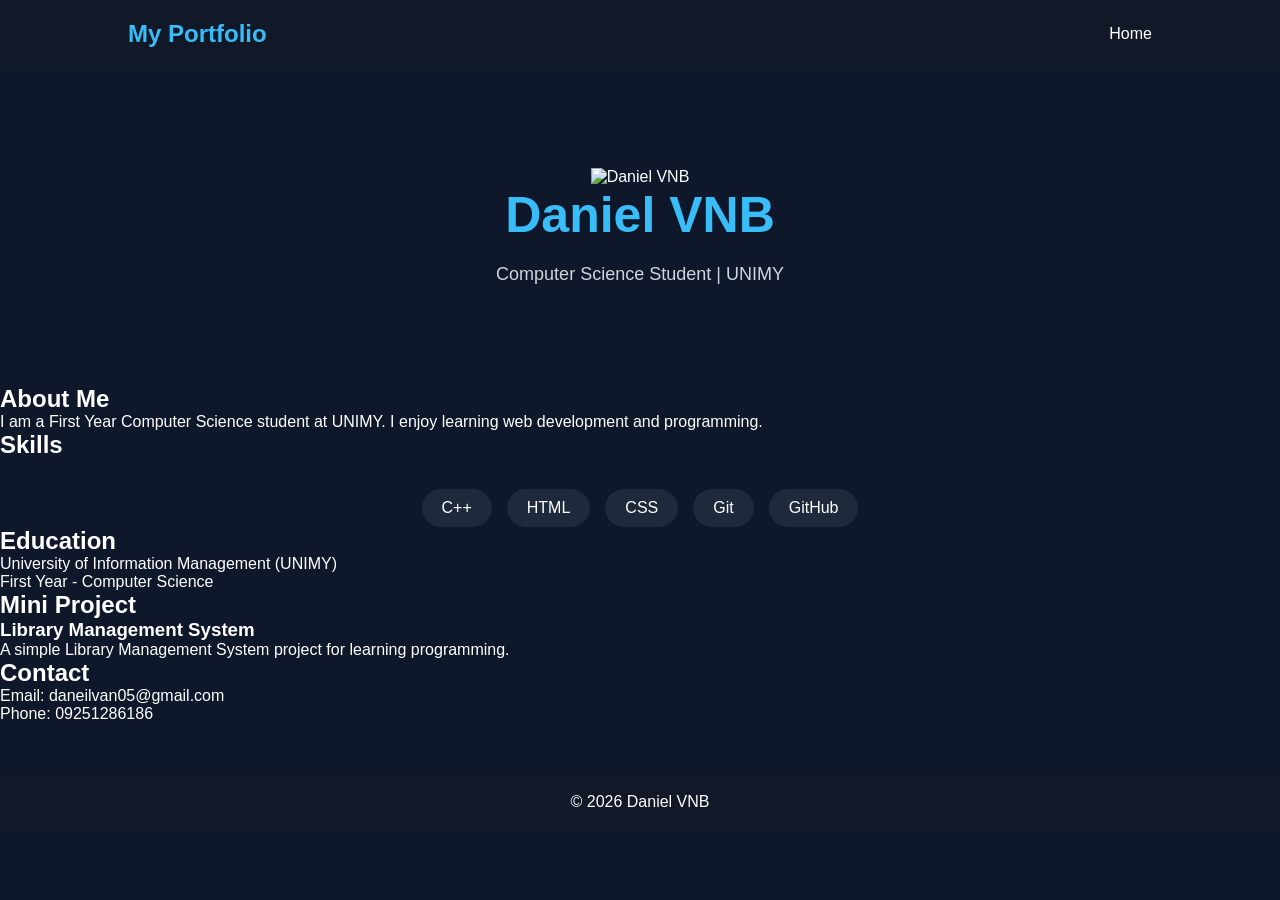
==== daniel.html @ c951eb82 "Initial project structure" ====
<!DOCTYPE html>
<html lang="en">
<head>
    <meta charset="UTF-8">
    <meta name="viewport" content="width=device-width, initial-scale=1.0">
    <title>Daniel VNB | Portfolio</title>
    <link rel="stylesheet" href="style.css">
</head>

<body>

<nav>
    <div class="logo">My Portfolio</div>

    <ul>
        <li><a href="index.html">Home</a></li>
    </ul>
</nav>

<section class="hero">

    <img src="images/daniel.jpg" alt="Daniel VNB" class="profile-image">

    <h1>Daniel VNB</h1>

    <p>Computer Science Student | UNIMY</p>

</section>

<section class="about">
    <h2>About Me</h2>
    <p>
        I am a First Year Computer Science student at UNIMY.
        I enjoy learning web development and programming.
    </p>
</section>

<section class="about">
    <h2>Skills</h2>

    <div class="skills">
        <span>C++</span>
        <span>HTML</span>
        <span>CSS</span>
        <span>Git</span>
        <span>GitHub</span>
    </div>
</section>

<section class="about">
    <h2>Education</h2>

    <p>
        University of Information Management (UNIMY)<br>
        First Year - Computer Science
    </p>
</section>

<section class="about">
    <h2>Mini Project</h2>

    <h3>Library Management System</h3>

    <p>
        A simple Library Management System project for learning programming.
    </p>
</section>

<section class="about">
    <h2>Contact</h2>

    <p>Email: daneilvan05@gmail.com</p>
    <p>Phone: 09251286186</p>
</section>

<footer>
    <p>© 2026 Daniel VNB</p>
</footer>

</body>
</html>
---- style.css ----
*{
    margin:0;
    padding:0;
    box-sizing:border-box;
    font-family:'Poppins',sans-serif;
}

body{
    background:#0f172a;
    color:#fff;
}

nav{
    display:flex;
    justify-content:space-between;
    align-items:center;
    padding:20px 10%;
    background:#111827;
    position:sticky;
    top:0;
}

.logo{
    font-size:24px;
    font-weight:bold;
    color:#38bdf8;
}

nav ul{
    display:flex;
    list-style:none;
}

nav ul li{
    margin-left:25px;
}

nav ul li a{
    color:white;
    text-decoration:none;
    transition:.3s;
}

nav ul li a:hover{
    color:#38bdf8;
}

.hero{
    text-align:center;
    padding:100px 20px;
}

.hero h1{
    font-size:50px;
    color:#38bdf8;
}

.hero p{
    margin-top:20px;
    font-size:18px;
    color:#d1d5db;
}

#team{
    padding:70px 10%;
    text-align:center;
}

.cards{
    display:flex;
    justify-content:center;
    gap:30px;
    flex-wrap:wrap;
    margin-top:40px;
}

.card{
    width:300px;
    background:#1e293b;
    border-radius:15px;
    padding:25px;
    transition:.3s;
}

.card:hover{
    transform:translateY(-10px);
}

.card img{
    width:150px;
    height:150px;
    border-radius:50%;
    object-fit:cover;
    margin-bottom:20px;
}

.card h3{
    margin-bottom:10px;
}

.card p{
    color:#cbd5e1;
}

button{
    margin-top:20px;
    padding:12px 25px;
    border:none;
    border-radius:8px;
    background:#38bdf8;
    color:white;
    cursor:pointer;
    font-size:16px;
}

button:hover{
    background:#0ea5e9;
}

#tech{
    text-align:center;
    padding:70px 10%;
}

.skills{
    display:flex;
    justify-content:center;
    gap:15px;
    flex-wrap:wrap;
    margin-top:30px;
}

.skills span{
    background:#1e293b;
    padding:10px 20px;
    border-radius:25px;
}

footer{
    margin-top:50px;
    background:#111827;
    text-align:center;
    padding:20px;
}
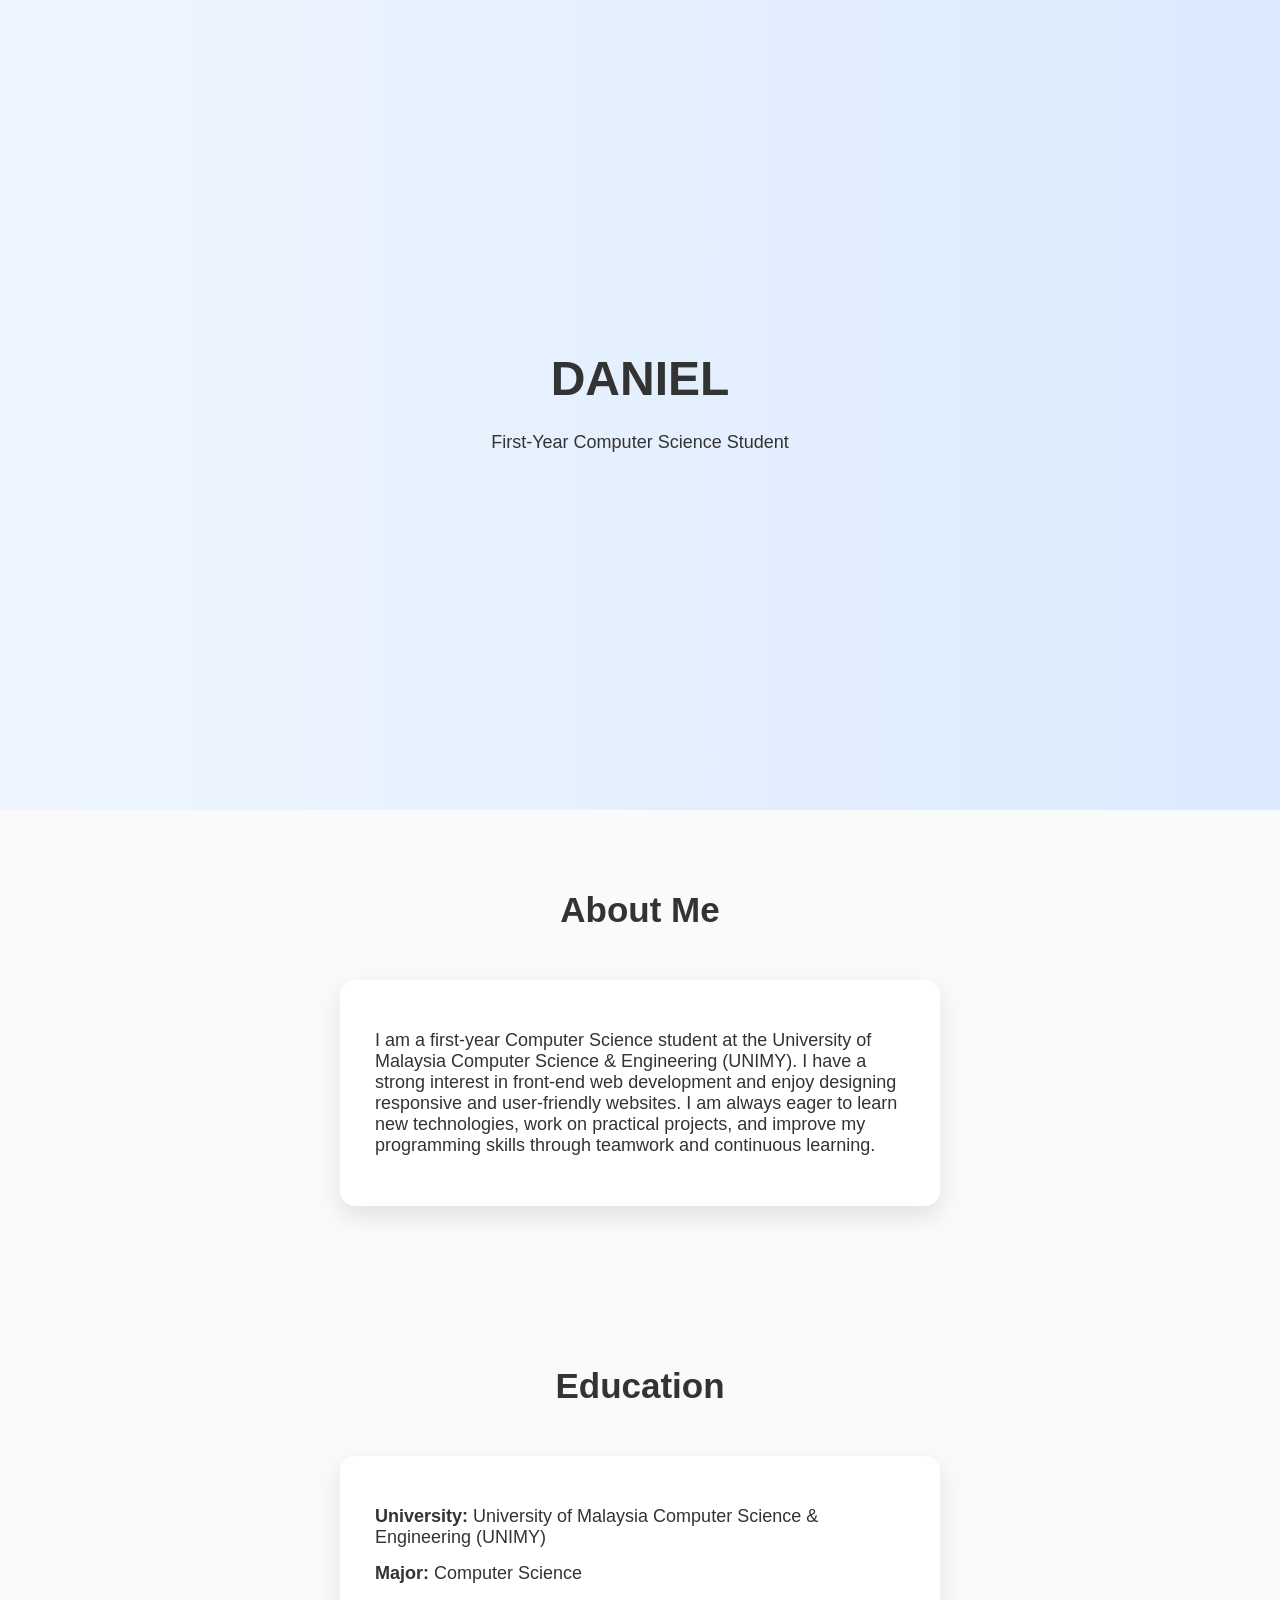
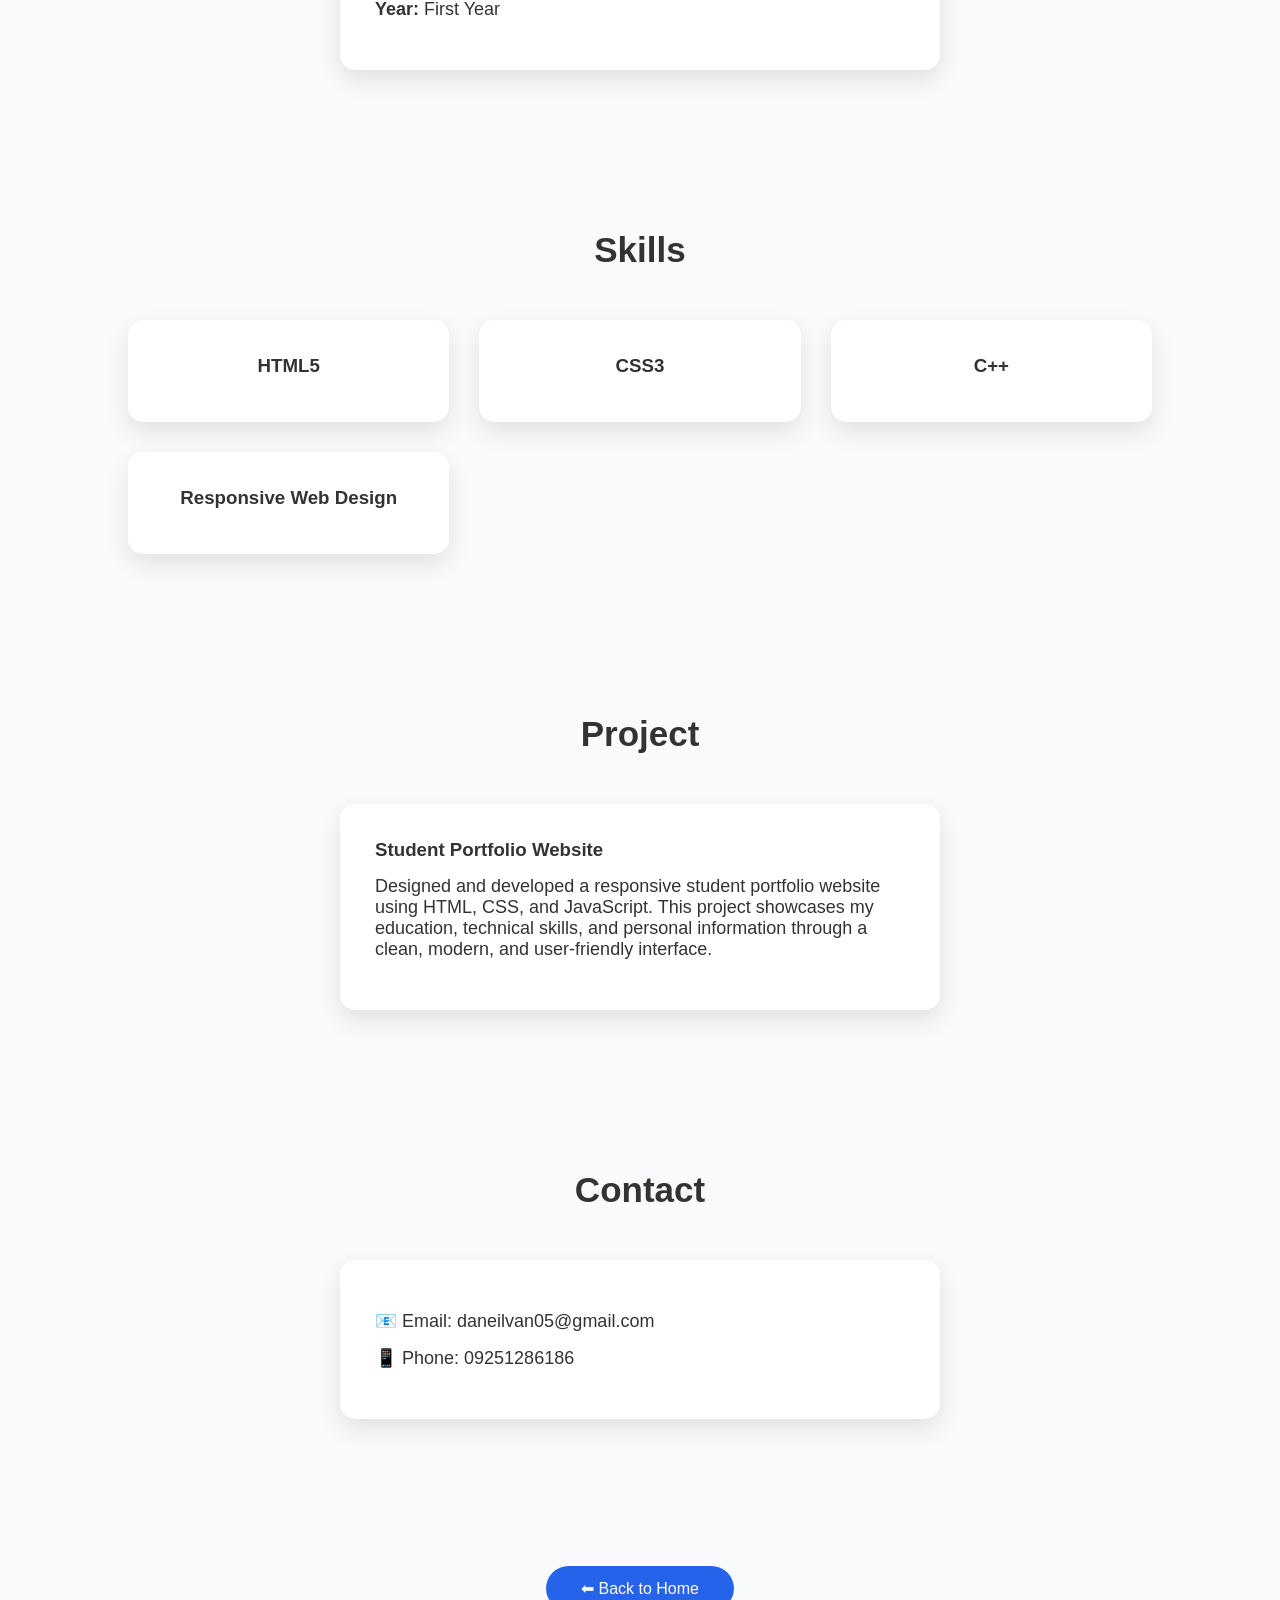
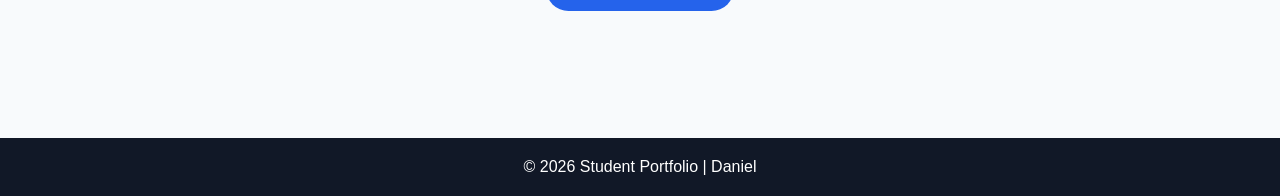
==== commit 238e3e1f: "Redesign portfolio website with modern UI" ====
--- a/daniel.html
+++ b/daniel.html
@@ -3,78 +3,88 @@
 <head>
     <meta charset="UTF-8">
     <meta name="viewport" content="width=device-width, initial-scale=1.0">
-    <title>Daniel VNB | Portfolio</title>
-    <link rel="stylesheet" href="style.css">
+    <title>Daniel | Portfolio</title>
+    <link rel="stylesheet" href="../style.css">
 </head>
 
 <body>
 
-<nav>
-    <div class="logo">My Portfolio</div>
-
-    <ul>
-        <li><a href="index.html">Home</a></li>
-    </ul>
-</nav>
-
 <section class="hero">
-
-    <img src="images/daniel.jpg" alt="Daniel VNB" class="profile-image">
-
-    <h1>Daniel VNB</h1>
-
-    <p>Computer Science Student | UNIMY</p>
-
+    <h1>DANIEL</h1>
+    <p>First-Year Computer Science Student</p>
 </section>
 
-<section class="about">
-    <h2>About Me</h2>
-    <p>
-        I am a First Year Computer Science student at UNIMY.
-        I enjoy learning web development and programming.
-    </p>
-</section>
+<section>
+    <h2 class="title">About Me</h2>
 
-<section class="about">
-    <h2>Skills</h2>
-
-    <div class="skills">
-        <span>C++</span>
-        <span>HTML</span>
-        <span>CSS</span>
-        <span>Git</span>
-        <span>GitHub</span>
+    <div class="contact-box">
+        <p>
+            I am a first-year Computer Science student at the University of Malaysia Computer Science & Engineering (UNIMY). I have a strong interest in front-end web development and enjoy designing responsive and user-friendly websites. I am always eager to learn new technologies, work on practical projects, and improve my programming skills through teamwork and continuous learning.
+        </p>
     </div>
 </section>
 
-<section class="about">
-    <h2>Education</h2>
+<section>
+    <h2 class="title">Education</h2>
 
-    <p>
-        University of Information Management (UNIMY)<br>
-        First Year - Computer Science
-    </p>
+    <div class="contact-box">
+        <p><strong>University:</strong> University of Malaysia Computer Science & Engineering (UNIMY)</p>
+        <p><strong>Major:</strong> Computer Science</p>
+        <p><strong>Year:</strong> First Year</p>
+    </div>
 </section>
 
-<section class="about">
-    <h2>Mini Project</h2>
+<section>
+    <h2 class="title">Skills</h2>
 
-    <h3>Library Management System</h3>
+    <div class="cards">
 
-    <p>
-        A simple Library Management System project for learning programming.
-    </p>
+        <div class="card">
+            <h3>HTML5</h3>
+        </div>
+
+        <div class="card">
+            <h3>CSS3</h3>
+        </div>
+
+        <div class="card">
+            <h3>C++</h3>
+        </div>
+
+        <div class="card">
+            <h3>Responsive Web Design</h3>
+        </div>
+
+    </div>
 </section>
 
-<section class="about">
-    <h2>Contact</h2>
+<section>
+    <h2 class="title">Project</h2>
 
-    <p>Email: daneilvan05@gmail.com</p>
-    <p>Phone: 09251286186</p>
+    <div class="contact-box">
+        <h3>Student Portfolio Website</h3>
+
+        <p>
+            Designed and developed a responsive student portfolio website using HTML, CSS, and JavaScript. This project showcases my education, technical skills, and personal information through a clean, modern, and user-friendly interface.
+        </p>
+    </div>
+</section>
+
+<section>
+    <h2 class="title">Contact</h2>
+
+    <div class="contact-box">
+        <p>📧 Email: daneilvan05@gmail.com</p>
+        <p>📱 Phone: 09251286186</p>
+    </div>
+</section>
+
+<section style="text-align:center; margin-bottom:60px;">
+    <a href="../index.html" class="btn">⬅ Back to Home</a>
 </section>
 
 <footer>
-    <p>© 2026 Daniel VNB</p>
+    <p>© 2026 Student Portfolio | Daniel</p>
 </footer>
 
 </body>
--- a/style.css
+++ b/style.css
@@ -2,83 +2,120 @@
     margin:0;
     padding:0;
     box-sizing:border-box;
+    scroll-behavior:smooth;
     font-family:'Poppins',sans-serif;
 }
 
 body{
-    background:#0f172a;
-    color:#fff;
-}
-
-nav{
+    background:#f8fafc;
+    color:#333;
+}
+
+/* Navbar */
+
+header{
+    position:sticky;
+    top:0;
+    z-index:1000;
+}
+
+.navbar{
     display:flex;
     justify-content:space-between;
     align-items:center;
-    padding:20px 10%;
-    background:#111827;
-    position:sticky;
-    top:0;
+    padding:18px 10%;
+    background:linear-gradient(135deg,#2563eb,#0ea5e9);
 }
 
 .logo{
-    font-size:24px;
-    font-weight:bold;
-    color:#38bdf8;
-}
-
-nav ul{
+    color:white;
+}
+
+.nav-links{
     display:flex;
     list-style:none;
 }
 
-nav ul li{
-    margin-left:25px;
-}
-
-nav ul li a{
+.nav-links li{
+    margin-left:30px;
+}
+
+.nav-links a{
     color:white;
     text-decoration:none;
-    transition:.3s;
-}
-
-nav ul li a:hover{
-    color:#38bdf8;
-}
+    font-weight:500;
+    transition:.3s;
+}
+
+.nav-links a:hover{
+    color:#ffe082;
+}
+
+/* Hero */
 
 .hero{
-    text-align:center;
-    padding:100px 20px;
+    min-height:90vh;
+    display:flex;
+    flex-direction:column;
+    justify-content:center;
+    align-items:center;
+    text-align:center;
+    padding:40px;
+    background:linear-gradient(to right,#eff6ff,#dbeafe);
 }
 
 .hero h1{
-    font-size:50px;
-    color:#38bdf8;
+    font-size:48px;
+    margin-bottom:20px;
 }
 
 .hero p{
-    margin-top:20px;
+    max-width:700px;
     font-size:18px;
-    color:#d1d5db;
-}
-
-#team{
-    padding:70px 10%;
-    text-align:center;
-}
+    line-height:1.8;
+}
+
+.btn{
+    margin-top:30px;
+    background:#2563eb;
+    color:white;
+    text-decoration:none;
+    padding:14px 35px;
+    border-radius:30px;
+    transition:.3s;
+}
+
+.btn:hover{
+    background:#1d4ed8;
+    transform:translateY(-3px);
+}
+
+/* Section */
+
+section{
+    padding:80px 10%;
+}
+
+.title{
+    text-align:center;
+    font-size:35px;
+    margin-bottom:50px;
+}
+
+/* Cards */
 
 .cards{
-    display:flex;
-    justify-content:center;
+    display:grid;
+    grid-template-columns:repeat(auto-fit,minmax(280px,1fr));
     gap:30px;
-    flex-wrap:wrap;
-    margin-top:40px;
 }
 
 .card{
-    width:300px;
-    background:#1e293b;
+    background:white;
     border-radius:15px;
-    padding:25px;
+    padding:35px;
+    text-align:center;
+    box-shadow:0 10px 25px rgba(0,0,0,.1);
     transition:.3s;
 }
 
@@ -86,11 +123,8 @@
     transform:translateY(-10px);
 }
 
-.card img{
-    width:150px;
-    height:150px;
-    border-radius:50%;
-    object-fit:cover;
+.avatar{
+    font-size:70px;
     margin-bottom:20px;
 }
 
@@ -99,46 +133,71 @@
 }
 
 .card p{
-    color:#cbd5e1;
-}
-
-button{
+    color:#666;
+    margin-bottom:20px;
+}
+
+.btn-card{
+    display:inline-block;
+    background:#2563eb;
+    color:white;
+    text-decoration:none;
+    padding:10px 25px;
+    border-radius:25px;
+    transition:.3s;
+}
+
+.btn-card:hover{
+    background:#1d4ed8;
+}
+
+/* Contact */
+
+.contact-box{
+    max-width:600px;
+    margin:auto;
+    background:white;
+    padding:35px;
+    border-radius:15px;
+    box-shadow:0 10px 25px rgba(0,0,0,.1);
+}
+
+.contact-box p{
+    margin:15px 0;
+    font-size:18px;
+}
+
+/* Footer */
+
+footer{
+    background:#111827;
+    color:white;
+    text-align:center;
+    padding:20px;
+}
+
+/* Mobile */
+
+@media(max-width:768px){
+
+.navbar{
+    flex-direction:column;
+}
+
+.nav-links{
     margin-top:20px;
-    padding:12px 25px;
-    border:none;
-    border-radius:8px;
-    background:#38bdf8;
-    color:white;
-    cursor:pointer;
+}
+
+.nav-links li{
+    margin:0 10px;
+}
+
+.hero h1{
+    font-size:34px;
+}
+
+.hero p{
     font-size:16px;
 }
 
-button:hover{
-    background:#0ea5e9;
-}
-
-#tech{
-    text-align:center;
-    padding:70px 10%;
-}
-
-.skills{
-    display:flex;
-    justify-content:center;
-    gap:15px;
-    flex-wrap:wrap;
-    margin-top:30px;
-}
-
-.skills span{
-    background:#1e293b;
-    padding:10px 20px;
-    border-radius:25px;
-}
-
-footer{
-    margin-top:50px;
-    background:#111827;
-    text-align:center;
-    padding:20px;
 }
